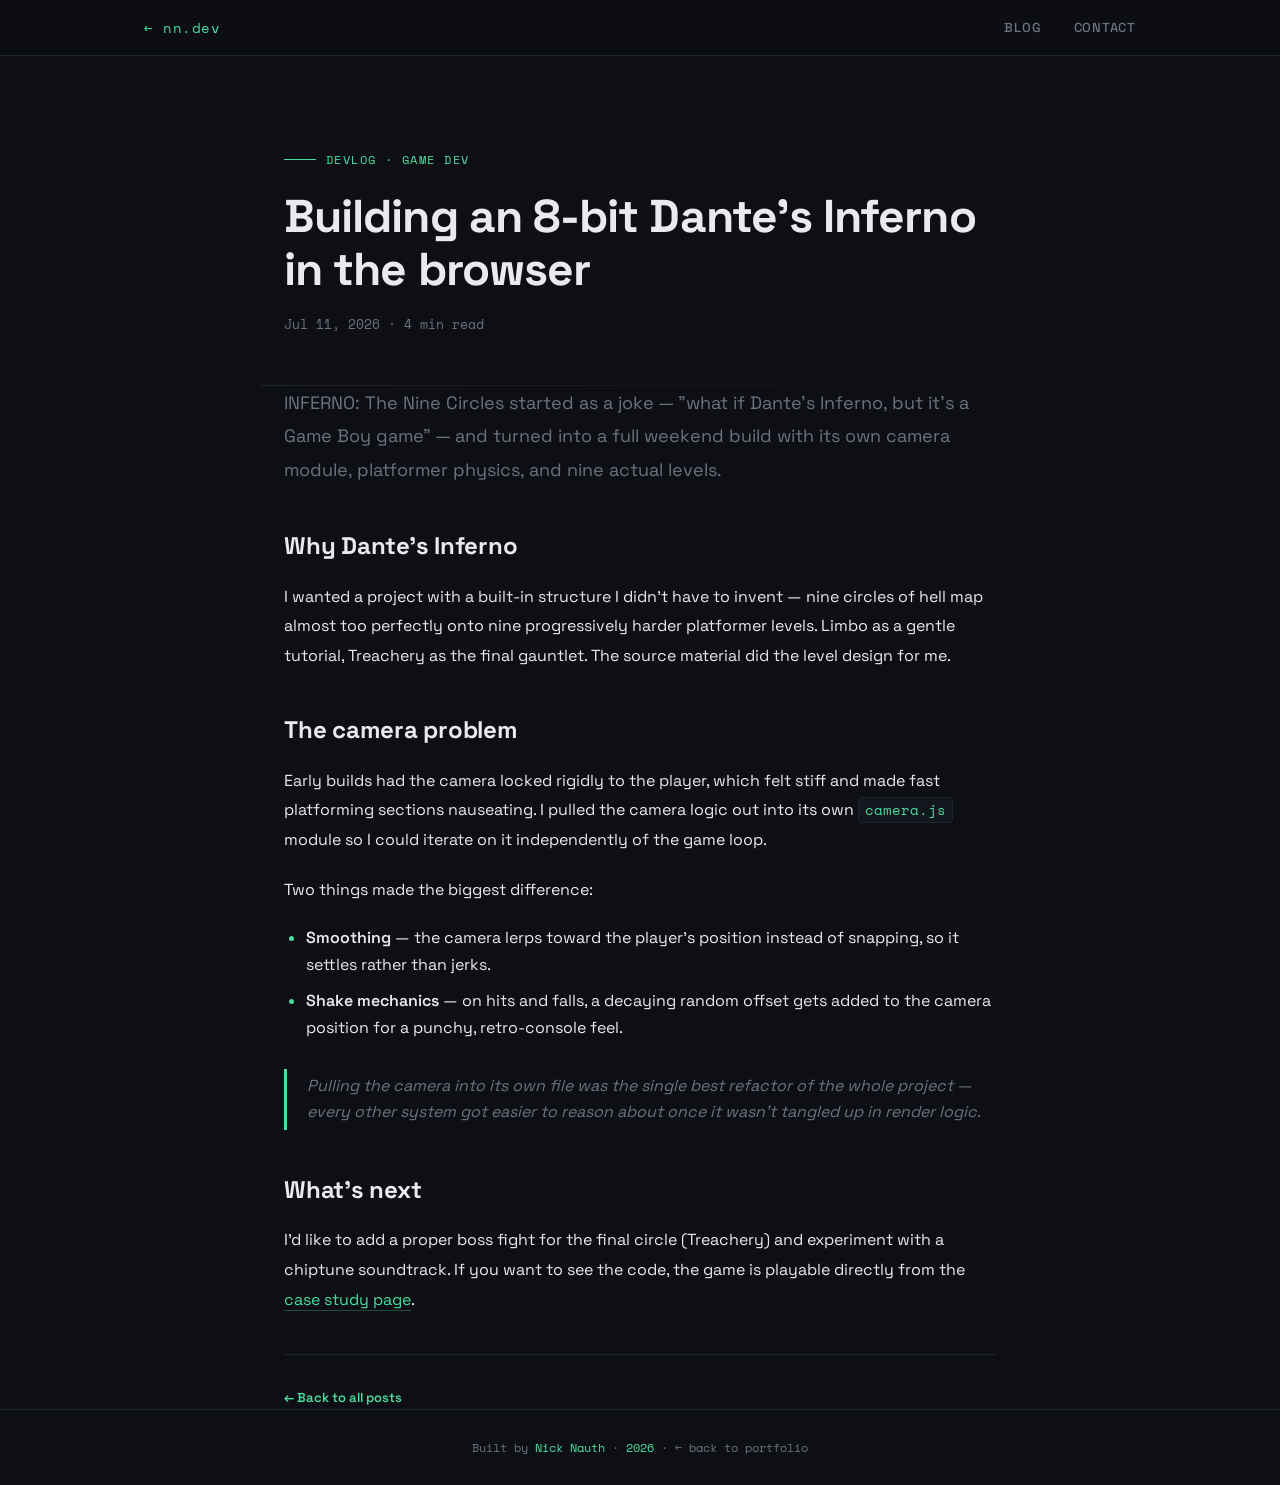
==== blog-2026-07-11-dantes-inferno-devlog.html @ 45499fc2 "updates created blog post section" ====
<!DOCTYPE html>
<html lang="en">
<head>
  <meta charset="UTF-8">
  <meta name="viewport" content="width=device-width, initial-scale=1.0">
  <title>Nick Nauth — Building an 8-bit Dante's Inferno in the browser</title>
  <link rel="preconnect" href="https://fonts.googleapis.com">
  <link href="https://fonts.googleapis.com/css2?family=Space+Grotesk:wght@300;400;500;600;700&family=Space+Mono:wght@400;700&display=swap" rel="stylesheet">
  <style>
    *, *::before, *::after { box-sizing: border-box; margin: 0; padding: 0; }

    :root {
      --bg:       #0d0f14;
      --surface:  #13161d;
      --border:   #1e2330;
      --text:     #e8eaf0;
      --muted:    #6b7280;
      --accent:   #4ade9e;
      --accent2:  #7c6af7;
      --font-head: 'Space Grotesk', sans-serif;
      --font-mono: 'Space Mono', monospace;
    }

    html { scroll-behavior: smooth; }
    body { background: var(--bg); color: var(--text); font-family: var(--font-head); font-size: 16px; line-height: 1.65; -webkit-font-smoothing: antialiased; }
    a { color: inherit; text-decoration: none; }
    .container { max-width: 760px; margin: 0 auto; padding: 0 24px; }

    /* ── NAV ── */
    nav { position: fixed; top: 0; left: 0; right: 0; z-index: 100; background: rgba(13,15,20,0.88); backdrop-filter: blur(14px); border-bottom: 1px solid var(--border); }
    .nav-inner { display: flex; align-items: center; justify-content: space-between; padding: 16px 24px; max-width: 1040px; margin: 0 auto; }
    .nav-logo { font-family: var(--font-mono); font-size: 14px; color: var(--accent); letter-spacing: 0.04em; }
    .nav-links { display: flex; gap: 32px; }
    .nav-links a { font-size: 13px; font-weight: 500; letter-spacing: 0.06em; text-transform: uppercase; color: var(--muted); transition: color 0.2s; }
    .nav-links a:hover { color: var(--text); }

    /* ── POST HEADER ── */
    .post-header { padding: 150px 24px 50px; }
    .post-tag { font-family: var(--font-mono); font-size: 12px; color: var(--accent); letter-spacing: 0.12em; text-transform: uppercase; margin-bottom: 20px; display: flex; align-items: center; gap: 10px; }
    .post-tag::before { content: ''; display: block; width: 32px; height: 1px; background: var(--accent); }
    .post-header h1 { font-size: clamp(30px, 5vw, 46px); font-weight: 700; line-height: 1.15; letter-spacing: -0.02em; margin-bottom: 18px; }
    .post-date { font-family: var(--font-mono); font-size: 13px; color: var(--muted); }

    .divider { width: 100%; height: 1px; background: linear-gradient(90deg, var(--border), transparent); margin: 0 auto; max-width: 760px; }

    /* ── ARTICLE BODY ── */
    article { padding: 56px 0 96px; }
    article h2 { font-size: 24px; font-weight: 700; letter-spacing: -0.01em; margin: 40px 0 16px; }
    article h2:first-child { margin-top: 0; }
    article h3 { font-size: 18px; font-weight: 600; margin: 28px 0 12px; color: var(--text); }
    article p { font-size: 16px; color: var(--text); line-height: 1.85; margin-bottom: 20px; }
    article p.lede { font-size: 18px; color: var(--muted); }
    article strong { color: var(--text); font-weight: 600; }
    article a.inline-link { color: var(--accent); border-bottom: 1px solid rgba(74,222,158,0.3); }
    article a.inline-link:hover { border-color: var(--accent); }
    article ul, article ol { margin: 0 0 20px 22px; color: var(--text); }
    article li { margin-bottom: 8px; line-height: 1.7; }
    article li::marker { color: var(--accent); }
    article blockquote {
      border-left: 3px solid var(--accent); padding: 4px 0 4px 20px;
      margin: 28px 0; color: var(--muted); font-style: italic; font-size: 16px;
    }
    article code {
      font-family: var(--font-mono); font-size: 13.5px; background: var(--surface);
      border: 1px solid var(--border); padding: 2px 6px; border-radius: 4px; color: var(--accent);
    }
    article pre {
      background: var(--surface); border: 1px solid var(--border); border-radius: 10px;
      padding: 20px; overflow-x: auto; margin: 24px 0;
    }
    article pre code { background: none; border: none; padding: 0; color: var(--text); font-size: 13.5px; line-height: 1.7; }

    .post-nav { display: flex; justify-content: space-between; align-items: center; padding-top: 32px; margin-top: 40px; border-top: 1px solid var(--border); }
    .post-nav a { font-size: 13px; font-weight: 600; color: var(--accent); display: inline-flex; align-items: center; gap: 6px; }

    /* ── FOOTER ── */
    footer { border-top: 1px solid var(--border); padding: 28px 24px; text-align: center; font-family: var(--font-mono); font-size: 12px; color: var(--muted); }
    footer span { color: var(--accent); }

    @media (max-width: 768px) {
      .nav-links { gap: 18px; }
      .post-header { padding: 130px 24px 40px; }
    }
  </style>
</head>
<body>

<!-- NAV -->
<nav>
  <div class="nav-inner">
    <a href="index.html" class="nav-logo">← nn.dev</a>
    <div class="nav-links">
      <a href="blog.html">Blog</a>
      <a href="index.html#contact">Contact</a>
    </div>
  </div>
</nav>

<!-- POST HEADER -->
<header class="post-header container">
  <div class="post-tag">Devlog · Game Dev</div>
  <h1>Building an 8-bit Dante's Inferno in the browser</h1>
  <div class="post-date">Jul 11, 2026 · 4 min read</div>
</header>

<div class="divider"></div>

<!-- ARTICLE BODY -->
<article class="container">
  <p class="lede">
    INFERNO: The Nine Circles started as a joke — "what if Dante's Inferno,
    but it's a Game Boy game" — and turned into a full weekend build with its
    own camera module, platformer physics, and nine actual levels.
  </p>

  <h2>Why Dante's Inferno</h2>
  <p>
    I wanted a project with a built-in structure I didn't have to invent —
    nine circles of hell map almost too perfectly onto nine progressively
    harder platformer levels. Limbo as a gentle tutorial, Treachery as the
    final gauntlet. The source material did the level design for me.
  </p>

  <h2>The camera problem</h2>
  <p>
    Early builds had the camera locked rigidly to the player, which felt
    stiff and made fast platforming sections nauseating. I pulled the camera
    logic out into its own <code>camera.js</code> module so I could iterate
    on it independently of the game loop.
  </p>
  <p>
    Two things made the biggest difference:
  </p>
  <ul>
    <li><strong>Smoothing</strong> — the camera lerps toward the player's position instead of snapping, so it settles rather than jerks.</li>
    <li><strong>Shake mechanics</strong> — on hits and falls, a decaying random offset gets added to the camera position for a punchy, retro-console feel.</li>
  </ul>

  <blockquote>
    Pulling the camera into its own file was the single best refactor of the
    whole project — every other system got easier to reason about once it
    wasn't tangled up in render logic.
  </blockquote>

  <h2>What's next</h2>
  <p>
    I'd like to add a proper boss fight for the final circle (Treachery) and
    experiment with a chiptune soundtrack. If you want to see the code, the
    game is playable directly from the
    <a href="dantes-inferno-8bit.html" class="inline-link">case study page</a>.
  </p>

  <div class="post-nav">
    <a href="blog.html">← Back to all posts</a>
  </div>
</article>

<!-- FOOTER -->
<footer>
  <p>Built by <span>Nick Nauth</span> · <span id="year"></span> · <a href="index.html">← back to portfolio</a></p>
</footer>

<script>
  document.getElementById('year').textContent = new Date().getFullYear();
</script>
</body>
</html>
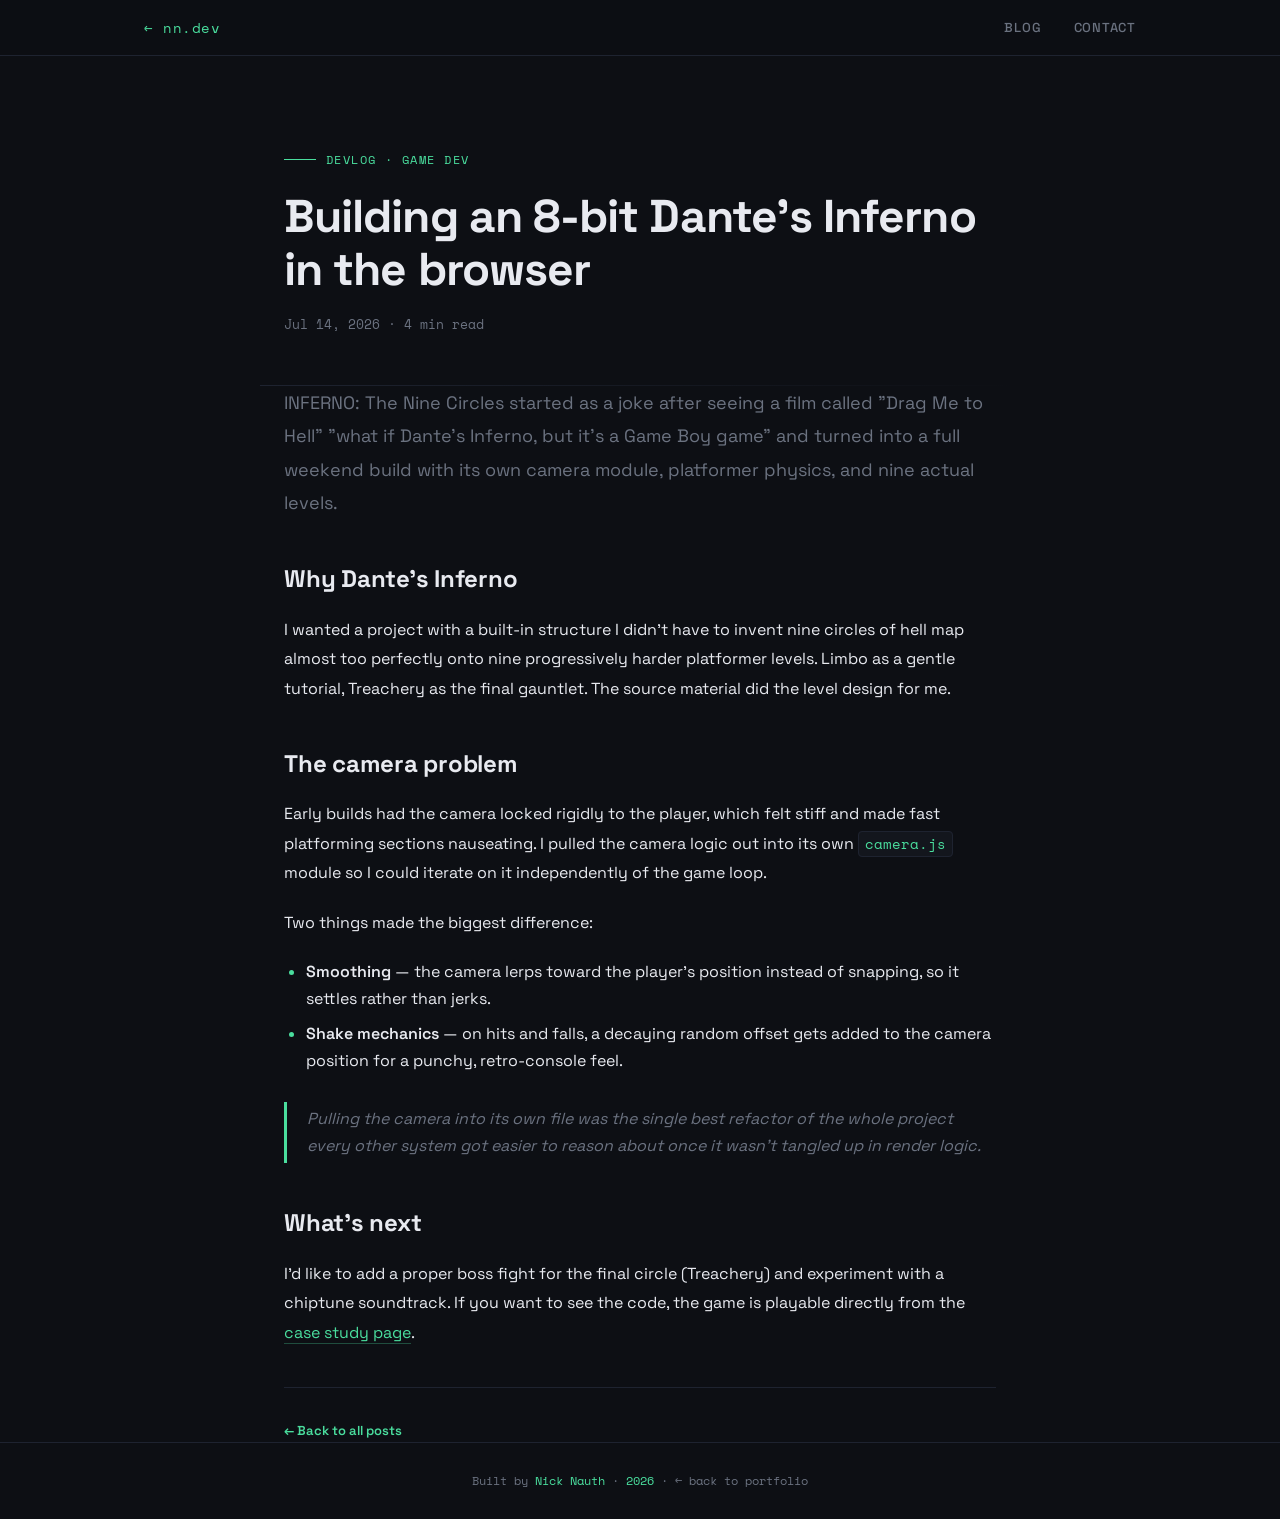
==== commit 4e19d35f: "Update post: Building an 8-bit Dante's Inferno in the browser" ====
--- a/blog-2026-07-11-dantes-inferno-devlog.html
+++ b/blog-2026-07-11-dantes-inferno-devlog.html
@@ -3,47 +3,32 @@
 <head>
   <meta charset="UTF-8">
   <meta name="viewport" content="width=device-width, initial-scale=1.0">
-  <title>Nick Nauth — Building an 8-bit Dante's Inferno in the browser</title>
+  <title>Nick Nauth — Building an 8-bit Dante&#39;s Inferno in the browser</title>
   <link rel="preconnect" href="https://fonts.googleapis.com">
   <link href="https://fonts.googleapis.com/css2?family=Space+Grotesk:wght@300;400;500;600;700&family=Space+Mono:wght@400;700&display=swap" rel="stylesheet">
   <style>
     *, *::before, *::after { box-sizing: border-box; margin: 0; padding: 0; }
-
     :root {
-      --bg:       #0d0f14;
-      --surface:  #13161d;
-      --border:   #1e2330;
-      --text:     #e8eaf0;
-      --muted:    #6b7280;
-      --accent:   #4ade9e;
-      --accent2:  #7c6af7;
-      --font-head: 'Space Grotesk', sans-serif;
-      --font-mono: 'Space Mono', monospace;
+      --bg: #0d0f14; --surface: #13161d; --border: #1e2330; --text: #e8eaf0;
+      --muted: #6b7280; --accent: #4ade9e; --accent2: #7c6af7;
+      --font-head: 'Space Grotesk', sans-serif; --font-mono: 'Space Mono', monospace;
     }
-
     html { scroll-behavior: smooth; }
     body { background: var(--bg); color: var(--text); font-family: var(--font-head); font-size: 16px; line-height: 1.65; -webkit-font-smoothing: antialiased; }
     a { color: inherit; text-decoration: none; }
     .container { max-width: 760px; margin: 0 auto; padding: 0 24px; }
-
-    /* ── NAV ── */
     nav { position: fixed; top: 0; left: 0; right: 0; z-index: 100; background: rgba(13,15,20,0.88); backdrop-filter: blur(14px); border-bottom: 1px solid var(--border); }
     .nav-inner { display: flex; align-items: center; justify-content: space-between; padding: 16px 24px; max-width: 1040px; margin: 0 auto; }
     .nav-logo { font-family: var(--font-mono); font-size: 14px; color: var(--accent); letter-spacing: 0.04em; }
     .nav-links { display: flex; gap: 32px; }
     .nav-links a { font-size: 13px; font-weight: 500; letter-spacing: 0.06em; text-transform: uppercase; color: var(--muted); transition: color 0.2s; }
     .nav-links a:hover { color: var(--text); }
-
-    /* ── POST HEADER ── */
     .post-header { padding: 150px 24px 50px; }
     .post-tag { font-family: var(--font-mono); font-size: 12px; color: var(--accent); letter-spacing: 0.12em; text-transform: uppercase; margin-bottom: 20px; display: flex; align-items: center; gap: 10px; }
     .post-tag::before { content: ''; display: block; width: 32px; height: 1px; background: var(--accent); }
     .post-header h1 { font-size: clamp(30px, 5vw, 46px); font-weight: 700; line-height: 1.15; letter-spacing: -0.02em; margin-bottom: 18px; }
     .post-date { font-family: var(--font-mono); font-size: 13px; color: var(--muted); }
-
     .divider { width: 100%; height: 1px; background: linear-gradient(90deg, var(--border), transparent); margin: 0 auto; max-width: 760px; }
-
-    /* ── ARTICLE BODY ── */
     article { padding: 56px 0 96px; }
     article h2 { font-size: 24px; font-weight: 700; letter-spacing: -0.01em; margin: 40px 0 16px; }
     article h2:first-child { margin-top: 0; }
@@ -56,36 +41,21 @@
     article ul, article ol { margin: 0 0 20px 22px; color: var(--text); }
     article li { margin-bottom: 8px; line-height: 1.7; }
     article li::marker { color: var(--accent); }
-    article blockquote {
-      border-left: 3px solid var(--accent); padding: 4px 0 4px 20px;
-      margin: 28px 0; color: var(--muted); font-style: italic; font-size: 16px;
-    }
-    article code {
-      font-family: var(--font-mono); font-size: 13.5px; background: var(--surface);
-      border: 1px solid var(--border); padding: 2px 6px; border-radius: 4px; color: var(--accent);
-    }
-    article pre {
-      background: var(--surface); border: 1px solid var(--border); border-radius: 10px;
-      padding: 20px; overflow-x: auto; margin: 24px 0;
-    }
+    article blockquote { border-left: 3px solid var(--accent); padding: 4px 0 4px 20px; margin: 28px 0; color: var(--muted); font-style: italic; font-size: 16px; }
+    article code { font-family: var(--font-mono); font-size: 13.5px; background: var(--surface); border: 1px solid var(--border); padding: 2px 6px; border-radius: 4px; color: var(--accent); }
+    article pre { background: var(--surface); border: 1px solid var(--border); border-radius: 10px; padding: 20px; overflow-x: auto; margin: 24px 0; }
     article pre code { background: none; border: none; padding: 0; color: var(--text); font-size: 13.5px; line-height: 1.7; }
-
+    article img { max-width: 100%; border-radius: 10px; border: 1px solid var(--border); margin: 24px 0; display: block; }
+    article figcaption { font-family: var(--font-mono); font-size: 12px; color: var(--muted); text-align: center; margin-top: -14px; margin-bottom: 24px; }
     .post-nav { display: flex; justify-content: space-between; align-items: center; padding-top: 32px; margin-top: 40px; border-top: 1px solid var(--border); }
     .post-nav a { font-size: 13px; font-weight: 600; color: var(--accent); display: inline-flex; align-items: center; gap: 6px; }
-
-    /* ── FOOTER ── */
     footer { border-top: 1px solid var(--border); padding: 28px 24px; text-align: center; font-family: var(--font-mono); font-size: 12px; color: var(--muted); }
     footer span { color: var(--accent); }
-
-    @media (max-width: 768px) {
-      .nav-links { gap: 18px; }
-      .post-header { padding: 130px 24px 40px; }
-    }
+    @media (max-width: 768px) { .nav-links { gap: 18px; } .post-header { padding: 130px 24px 40px; } }
   </style>
 </head>
 <body>
 
-<!-- NAV -->
 <nav>
   <div class="nav-inner">
     <a href="index.html" class="nav-logo">← nn.dev</a>
@@ -96,26 +66,25 @@
   </div>
 </nav>
 
-<!-- POST HEADER -->
 <header class="post-header container">
   <div class="post-tag">Devlog · Game Dev</div>
   <h1>Building an 8-bit Dante's Inferno in the browser</h1>
-  <div class="post-date">Jul 11, 2026 · 4 min read</div>
+  <div class="post-date">Jul 14, 2026 · 4 min read</div>
 </header>
 
 <div class="divider"></div>
 
-<!-- ARTICLE BODY -->
 <article class="container">
+  <div id="post-body">
   <p class="lede">
-    INFERNO: The Nine Circles started as a joke — "what if Dante's Inferno,
-    but it's a Game Boy game" — and turned into a full weekend build with its
+    INFERNO: The Nine Circles started as a joke after seeing a film called "Drag Me to Hell" "what if Dante's Inferno,
+    but it's a Game Boy game" and turned into a full weekend build with its
     own camera module, platformer physics, and nine actual levels.
   </p>
 
   <h2>Why Dante's Inferno</h2>
   <p>
-    I wanted a project with a built-in structure I didn't have to invent —
+    I wanted a project with a built-in structure I didn't have to invent
     nine circles of hell map almost too perfectly onto nine progressively
     harder platformer levels. Limbo as a gentle tutorial, Treachery as the
     final gauntlet. The source material did the level design for me.
@@ -138,7 +107,7 @@
 
   <blockquote>
     Pulling the camera into its own file was the single best refactor of the
-    whole project — every other system got easier to reason about once it
+    whole project  every other system got easier to reason about once it
     wasn't tangled up in render logic.
   </blockquote>
 
@@ -149,13 +118,13 @@
     game is playable directly from the
     <a href="dantes-inferno-8bit.html" class="inline-link">case study page</a>.
   </p>
+  </div>
 
   <div class="post-nav">
     <a href="blog.html">← Back to all posts</a>
   </div>
 </article>
 
-<!-- FOOTER -->
 <footer>
   <p>Built by <span>Nick Nauth</span> · <span id="year"></span> · <a href="index.html">← back to portfolio</a></p>
 </footer>
